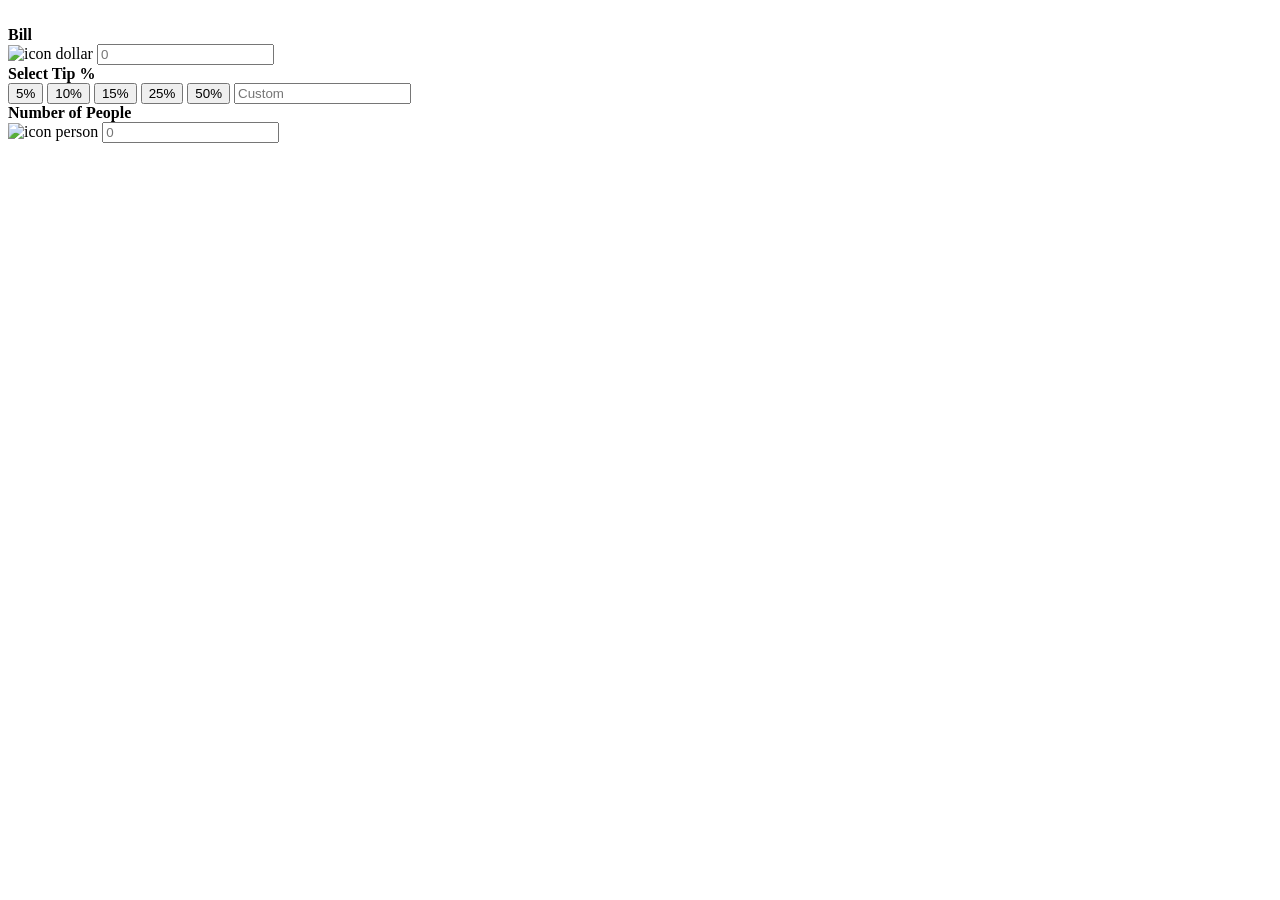
==== inde.html @ a09625d9 "primeiro commit" ====
<!DOCTYPE html>
<html lang="en">
<head>
    <meta charset="UTF-8">
    <meta name="viewport" content="width=device-width, initial-scale=1.0">
    <title>Tip Calculator</title>
</head>
<body>
    <header>
        <img src="./calculadora-de-gorjeta_base/images/logo.svg" alt="">
    </header>

    <main>
        <section class="info">
             <div class="bill">
                <strong>Bill</strong>

                <div class="input-box">
                    <img src="./calculadora-de-gorjeta_base/images/icon-dollar.svg" alt="icon dollar">
                    <input type="number" id="bill" placeholder="0">
                </div>
             </div>

             <div class="tip">
                <strong>Select Tip %</strong>
             </div>

             <div>
                <button>5%</button>
                <button>10%</button>
                <button>15%</button>
                <button>25%</button>
                <button>50%</button>
                <input type="number" id="custom-tip" placeholder="Custom">
             </div>

             <div class="number-of-people">
                <strong>Number of People</strong>
             </div>

                <div class="input-box">
                        <img src="./calculadora-de-gorjeta_base/images/icon-person.svg" alt="icon person">
                        <input type="number" id="people" placeholder="0">
                    </div>

        </section>

        <section class="results">
            
        </section>
    </main>
</body>
</html>
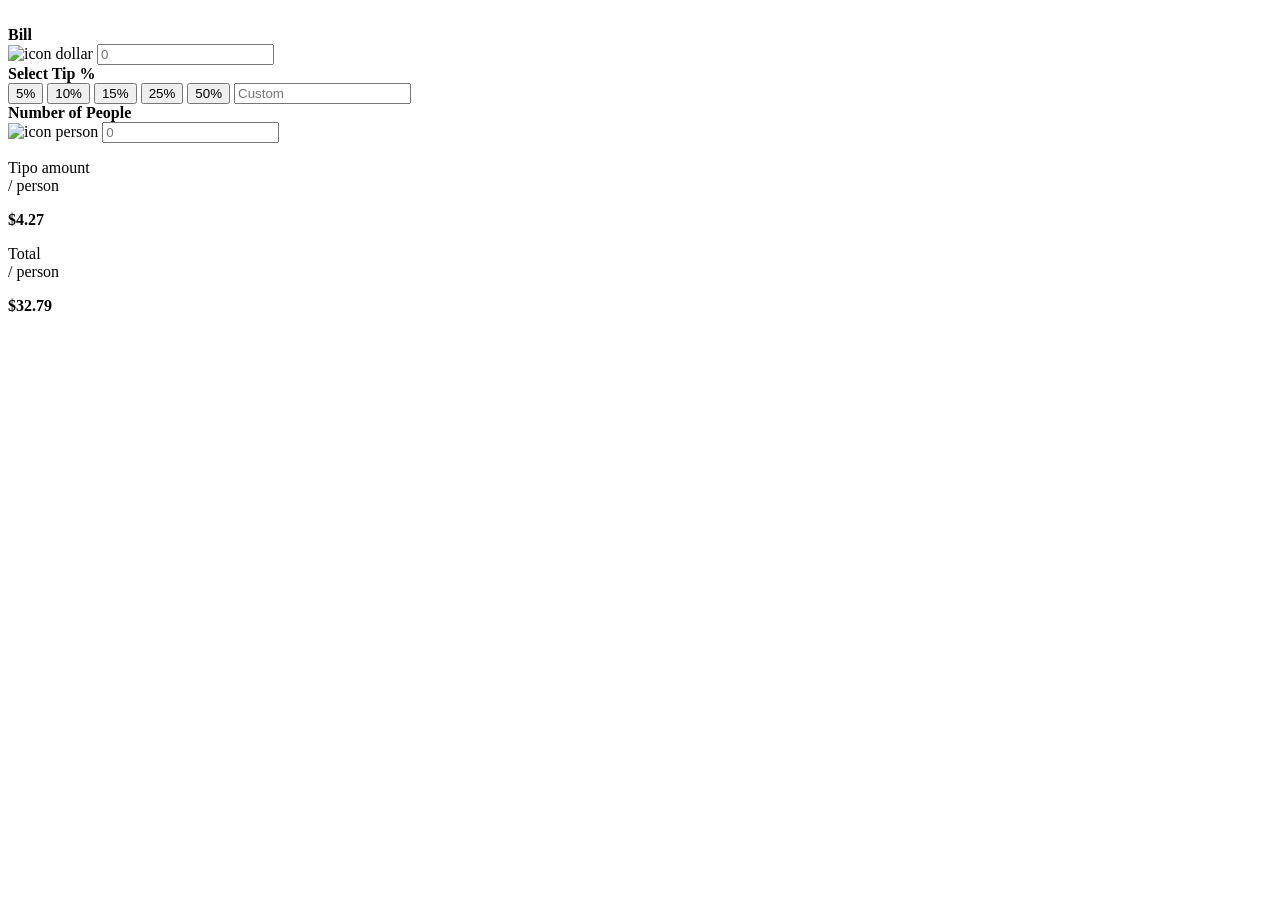
==== commit a1a2088c: "finalização do html" ====
--- a/inde.html
+++ b/inde.html
@@ -46,7 +46,19 @@
         </section>
 
         <section class="results">
-            
+            <div class="amount">
+                <p>
+                    Tipo amount <br> <span>/ person</span>
+                </p>
+                <strong>$4.27</strong>
+            </div>
+
+            <div class="total">
+                <p>
+                    Total <br> <span>/ person</span>
+                </p>
+                <strong>$32.79</strong>
+            </div>
         </section>
     </main>
 </body>
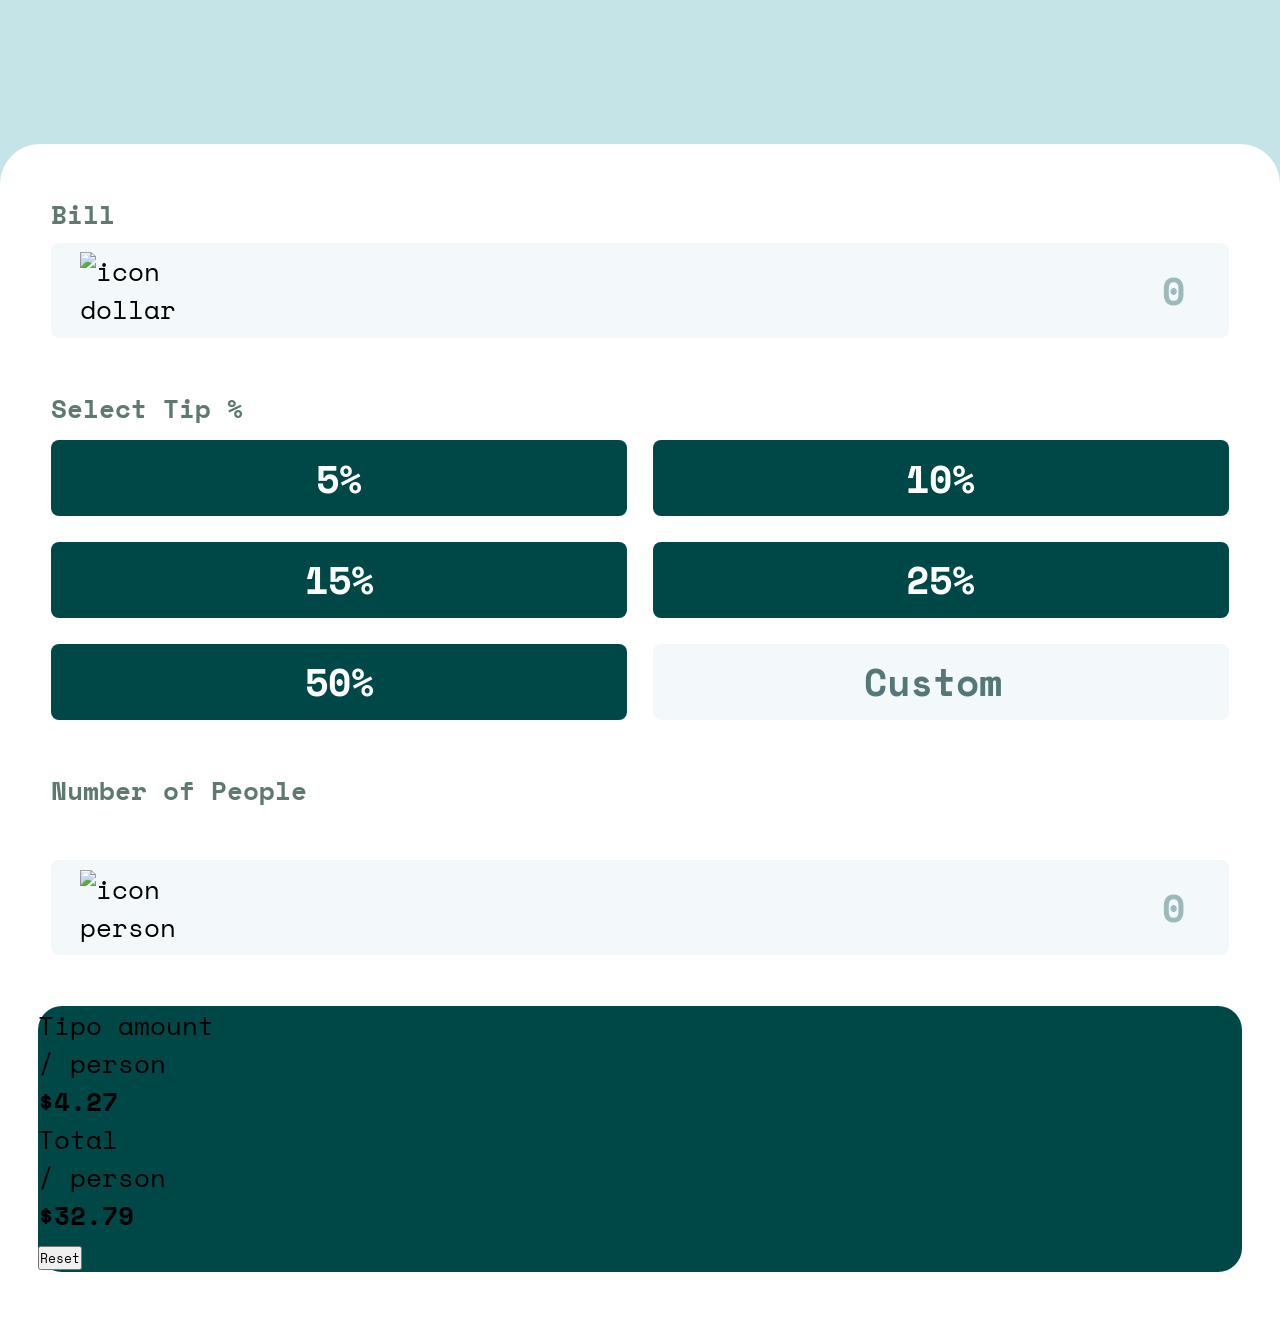
==== commit 47701525: "finalização da estilização da primeira section" ====
--- a/inde.html
+++ b/inde.html
@@ -3,6 +3,7 @@
 <head>
     <meta charset="UTF-8">
     <meta name="viewport" content="width=device-width, initial-scale=1.0">
+    <link rel="stylesheet" href="style.css">
     <title>Tip Calculator</title>
 </head>
 <body>
@@ -23,7 +24,7 @@
 
              <div class="tip">
                 <strong>Select Tip %</strong>
-             </div>
+           
 
              <div>
                 <button>5%</button>
@@ -33,6 +34,7 @@
                 <button>50%</button>
                 <input type="number" id="custom-tip" placeholder="Custom">
              </div>
+            </div>
 
              <div class="number-of-people">
                 <strong>Number of People</strong>
@@ -59,6 +61,8 @@
                 </p>
                 <strong>$32.79</strong>
             </div>
+
+            <button>Reset</button>
         </section>
     </main>
 </body>
--- a/style.css
+++ b/style.css
@@ -0,0 +1,123 @@
+@import url('https://fonts.googleapis.com/css2?family=Space+Mono:ital,wght@0,400;0,700;1,400;1,700&display=swap');
+
+
+
+*{
+    margin: 0;
+    padding: 0;
+    box-sizing: border-box;
+    font-family: "Space Mono", monospace;
+}
+
+:root{
+    --jagged-ice: #c5e4e7;
+    --white: #ffffff;
+    --greyish-turquoise: #5e7a70;
+    --squeeze: #f3f9fa;
+    --sherpa-blue: #004748;
+    --topaz: #26c2ae;
+    --beetle-green:#547878;
+}
+
+body{
+    font-size: 1.6rem;
+    background: var(--jagged-ice);
+}
+
+header{
+    padding-top: 5rem;
+    padding-bottom: 4rem;
+
+    display: flex;
+    justify-content: center;
+}
+
+main{
+    background: var(--white);
+    padding: 3.2rem 2.4rem;
+    border-radius: 2.5rem 2.5rem 0 0;
+}
+
+.info{
+    padding-inline: .8rem;
+
+    div {
+        margin-bottom: 3.2rem;
+    }
+
+    strong{
+        color: var(--greyish-turquoise);
+        display: block;
+        margin-bottom: .6rem;
+    }
+
+    .input-box{
+        background: var(--squeeze);
+        padding: .6rem 1.8rem;
+        display: flex;
+        align-items: center;
+        border-radius: .5rem;
+
+        input{
+            font-size: 2.4rem;
+            border: none;
+            background: transparent;
+            text-align: right;
+            width: 100%;
+            font-weight: 700;
+            outline: none;
+            color: var(--sherpa-blue);
+     }
+
+     input::placeholder{
+        color: var(--sherpa-blue);
+        opacity: 0.35;
+     }
+    }
+
+    .input-box:has(input:focus) {
+        outline: 2px solid var(--topaz);
+    }
+    
+    .tip div {
+        display: grid;
+        grid-template-columns: repeat(2, 1fr);
+        gap: 1.6rem;
+        margin-top: .8rem;
+
+        button {
+            font-size: 2.4rem;
+            color: var(--white);
+            font-weight: 700;
+            border-radius: .5rem;
+            border: none;
+            padding-block: .6rem;
+            background: var(--sherpa-blue);
+        }
+
+        input {
+            width: 100%;
+            font-size: 2.4rem;
+            text-align: center;
+            font-weight: 700;
+            border: none;
+            color: var(--sherpa-blue);
+            background: var(--squeeze);
+            border-radius: .5rem;
+
+        }
+
+        input::placeholder{
+            color: var(--beetle-green);
+        }
+
+        input:focus{
+            outline: 2px solid var(--topaz);
+        }
+    }
+}
+
+.results {
+    background: var(--sherpa-blue);
+    border-radius: 1.5rem;
+}
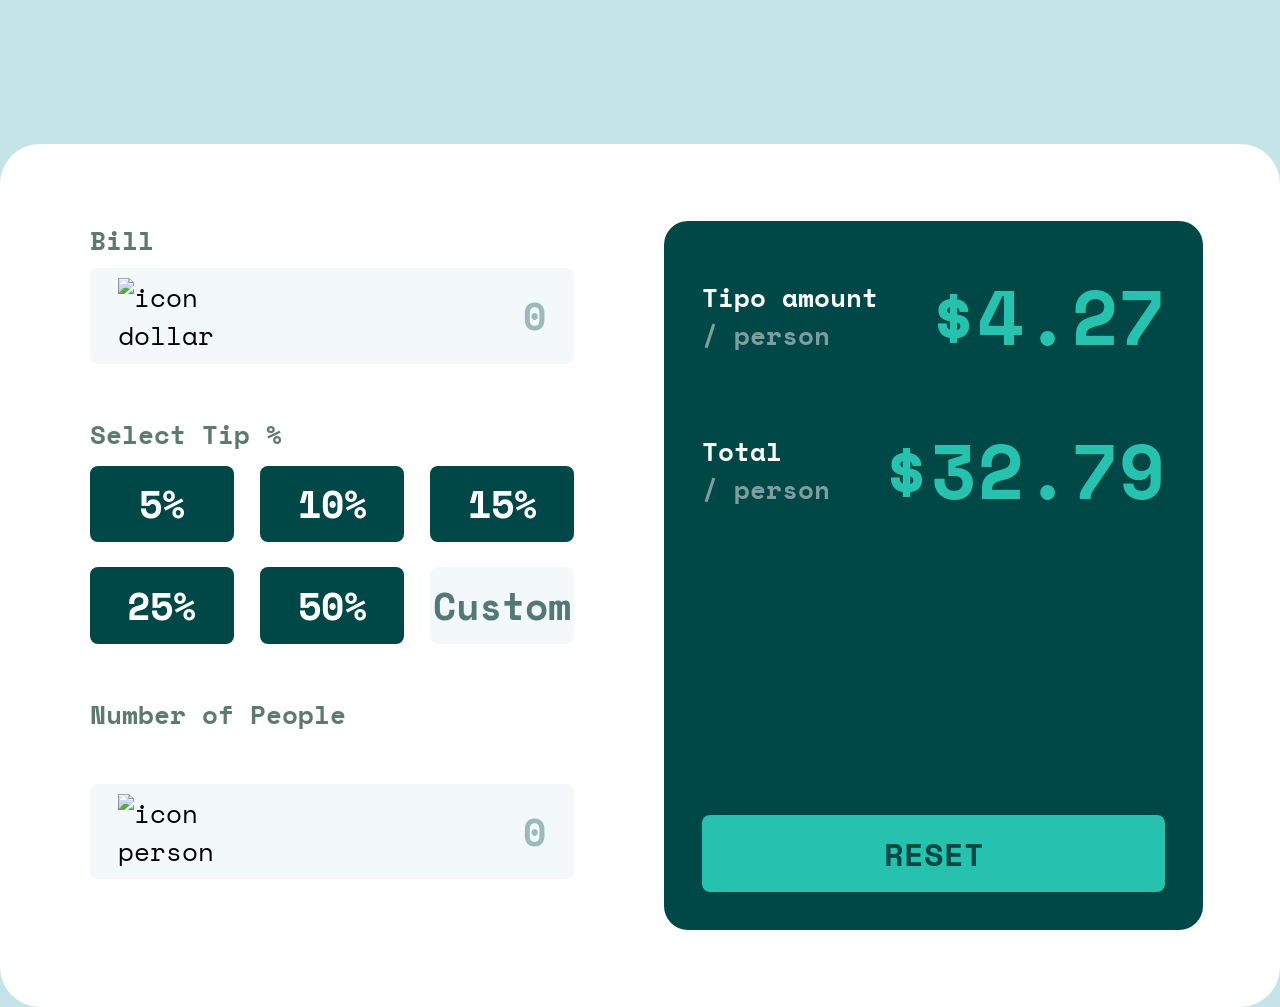
==== commit 73415ec0: "finalização das adaptações para desktop" ====
--- a/inde.html
+++ b/inde.html
@@ -48,6 +48,7 @@
         </section>
 
         <section class="results">
+           <div>
             <div class="amount">
                 <p>
                     Tipo amount <br> <span>/ person</span>
@@ -61,6 +62,7 @@
                 </p>
                 <strong>$32.79</strong>
             </div>
+           </div>
 
             <button>Reset</button>
         </section>
--- a/style.css
+++ b/style.css
@@ -17,6 +17,8 @@
     --sherpa-blue: #004748;
     --topaz: #26c2ae;
     --beetle-green:#547878;
+    --regent-grey:  #7f9d9f;
+    --water-leaf: #9fe8df;
 }
 
 body{
@@ -36,6 +38,7 @@
     background: var(--white);
     padding: 3.2rem 2.4rem;
     border-radius: 2.5rem 2.5rem 0 0;
+    max-width: 92rem;
 }
 
 .info{
@@ -120,4 +123,100 @@
 .results {
     background: var(--sherpa-blue);
     border-radius: 1.5rem;
-}+    padding: 2.4rem;
+
+    .amount,
+    .total {
+        display: flex;
+        justify-content: space-between;
+        align-items: center;
+        margin-bottom: 2.5rem;
+
+        p {
+            color: var(--white);
+            font-weight: 700;
+            font-size: 1.3rem;
+
+        span {
+            color: var(--regent-grey);
+        }
+    }
+
+    strong{
+        color: var(--topaz);
+        font-size: 3.2rem;
+
+        }
+    }
+
+    button{
+        padding-block: .9rem;
+        width: 100%;
+        border:none;
+        background: var(--topaz);
+        border-radius: .5rem;
+        text-transform: uppercase;
+        font-weight: 700;
+        font-size: 2rem;
+        color: var(--sherpa-blue);
+    }
+
+}
+
+
+
+@media(min-width: 920px) {
+    main {
+        display: flex;
+        margin-inline: auto;
+        gap: 4.8rem;
+        padding: 4.8rem;
+        border-radius: 2.5rem;
+
+
+        section {
+            width: 100%;
+        }
+
+        .info .tip div {
+            grid-template-columns: repeat(3, 1fr);
+
+            button:hover {
+                background: var(--topaz);
+                cursor: pointer;
+                transition: .5s;
+            }
+         }
+
+         input::-webkit-inner-spin-button,
+         input::-webkit-outer-spin-button {
+            display: none;
+         }
+
+         .results {
+                display: flex;
+                flex-direction: column;
+                justify-content: space-between;
+
+                .amount p,
+                .total p {
+                    font-size: 1.6rem;
+                }
+
+                .amount strong,
+                .total strong {
+                    font-size: 4.8rem;
+                }
+
+
+
+
+            button:hover {
+                background: var(--water-leaf);
+                cursor: pointer;
+                transition: .5s;
+            }
+         }
+
+        }
+    }
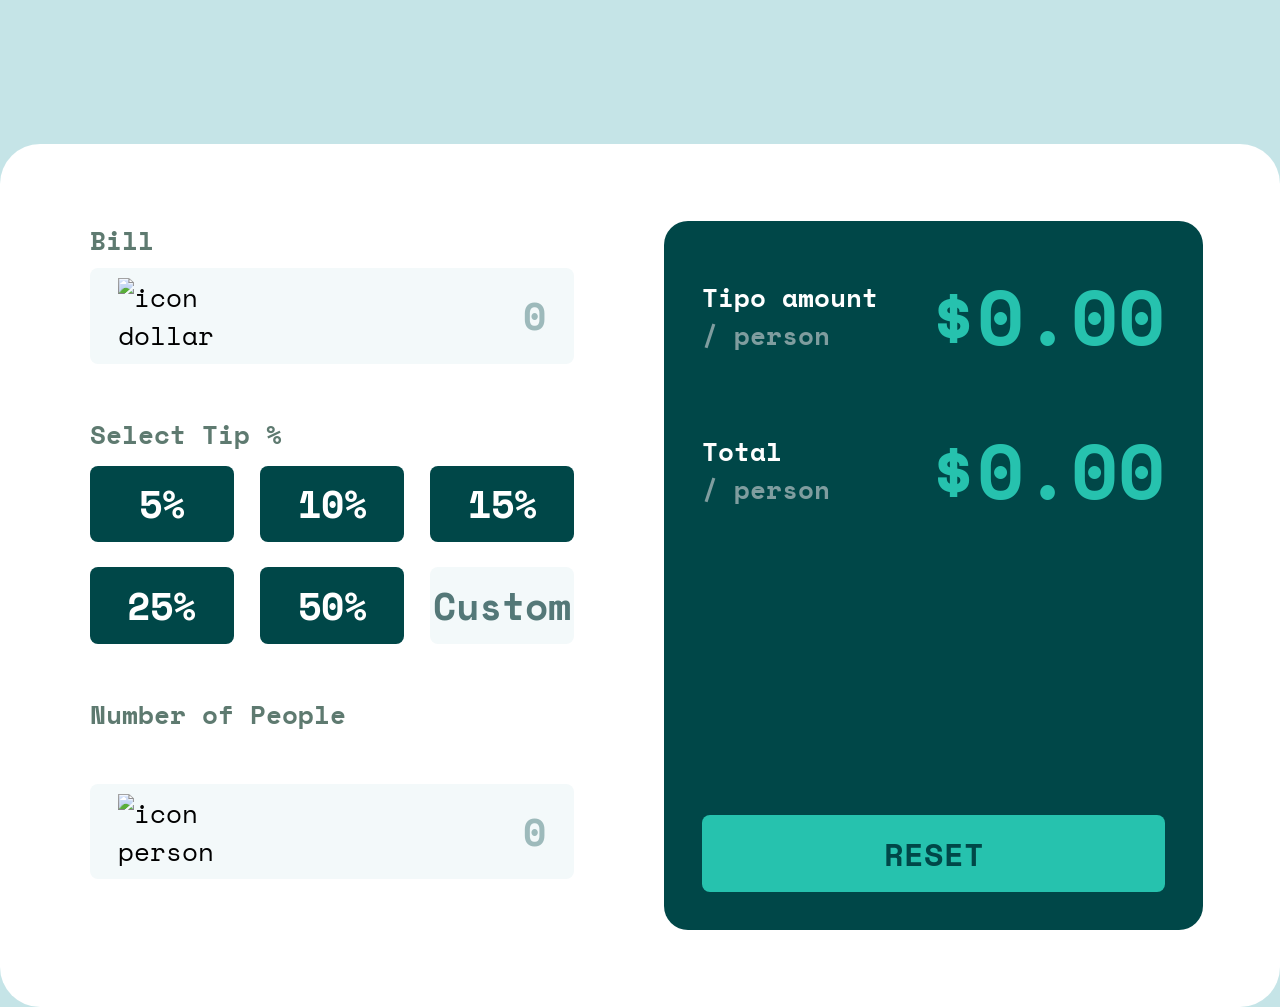
==== commit 57225ba6: "lógica para receber o valor da porcentagem customizado e calculo dos valores  da porcentagem por pes" ====
--- a/inde.html
+++ b/inde.html
@@ -4,6 +4,7 @@
     <meta charset="UTF-8">
     <meta name="viewport" content="width=device-width, initial-scale=1.0">
     <link rel="stylesheet" href="style.css">
+    <script src="main.js" defer></script>
     <title>Tip Calculator</title>
 </head>
 <body>
@@ -27,12 +28,12 @@
            
 
              <div>
-                <button>5%</button>
-                <button>10%</button>
-                <button>15%</button>
-                <button>25%</button>
-                <button>50%</button>
-                <input type="number" id="custom-tip" placeholder="Custom">
+                <button onclick="receiveTipPercentageValue(5)" id="button-5">5%</button>
+                <button onclick="receiveTipPercentageValue(10)" id="button-10">10%</button>
+                <button onclick="receiveTipPercentageValue(15)" id="button-15">15%</button>
+                <button onclick="receiveTipPercentageValue(25)" id="button-25">25%</button>
+                <button onclick="receiveTipPercentageValue(50)" id="button-50">50%</button>
+                <input oninput="receiveCustomTipPercentageValue()" type="number" id="custom-tip" placeholder="Custom">
              </div>
             </div>
 
@@ -53,14 +54,14 @@
                 <p>
                     Tipo amount <br> <span>/ person</span>
                 </p>
-                <strong>$4.27</strong>
+                <strong>$0.00</strong>
             </div>
 
             <div class="total">
                 <p>
                     Total <br> <span>/ person</span>
                 </p>
-                <strong>$32.79</strong>
+                <strong>$0.00</strong>
             </div>
            </div>
 
--- a/style.css
+++ b/style.css
@@ -61,6 +61,8 @@
         align-items: center;
         border-radius: .5rem;
 
+        
+
         input{
             font-size: 2.4rem;
             border: none;
@@ -96,6 +98,10 @@
             border: none;
             padding-block: .6rem;
             background: var(--sherpa-blue);
+        }
+
+        .button-selected {
+            background: var(--topaz);
         }
 
         input {
@@ -164,6 +170,11 @@
 }
 
 
+input::-webkit-inner-spin-button,
+input::-webkit-outer-spin-button {
+   display: none;
+}
+
 
 @media(min-width: 920px) {
     main {
@@ -188,10 +199,6 @@
             }
          }
 
-         input::-webkit-inner-spin-button,
-         input::-webkit-outer-spin-button {
-            display: none;
-         }
 
          .results {
                 display: flex;
